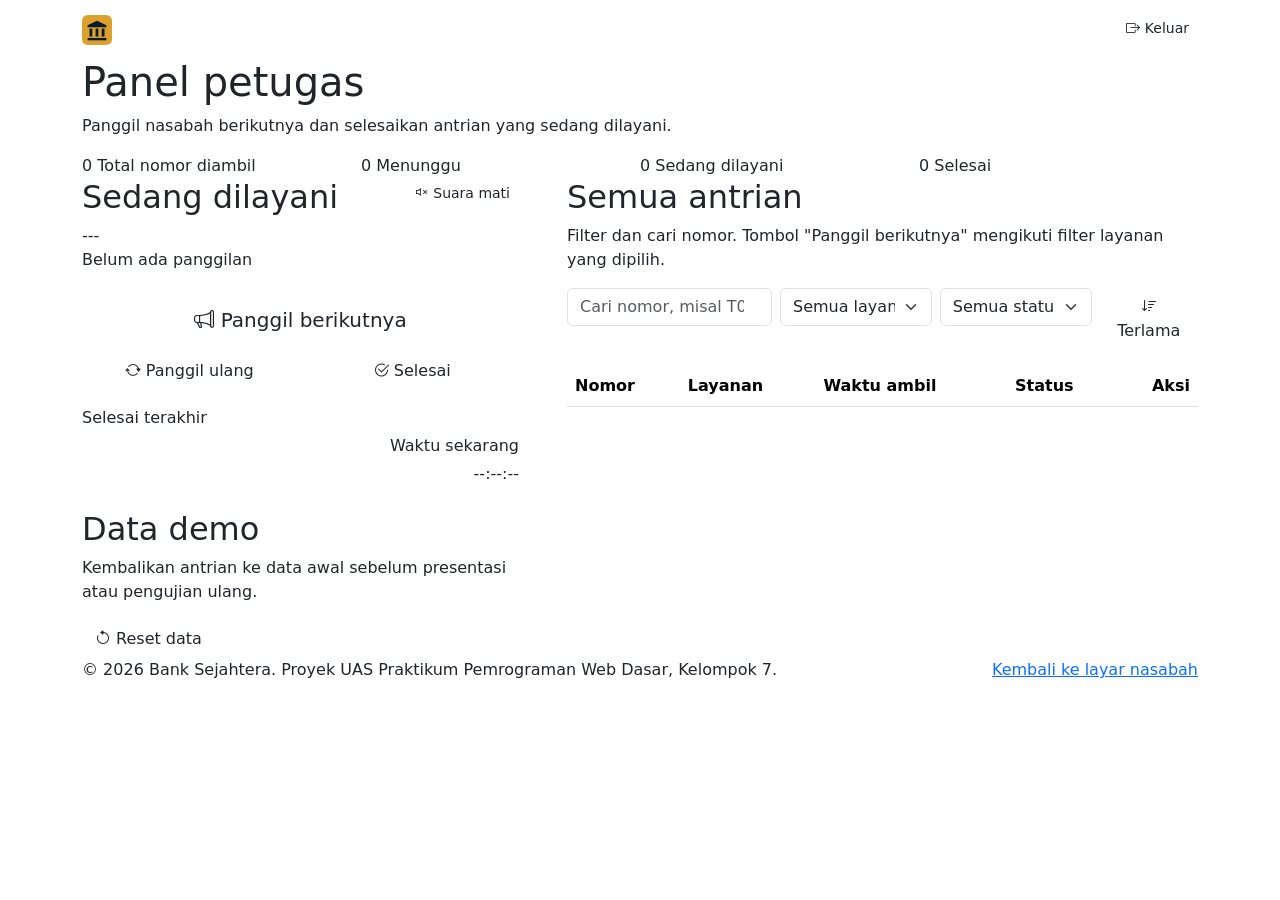
==== admin.html @ 6fd1bbd1 "feat: add admin queue management" ====
<!DOCTYPE html>
<html lang="id">
<head>
  <meta charset="UTF-8">
  <meta name="viewport" content="width=device-width, initial-scale=1">
  <title>Panel Petugas - Antrian Bank Sejahtera</title>
  <meta name="robots" content="noindex">
  <link rel="icon" href="assets/icons/favicon.svg" type="image/svg+xml">

  <link rel="preconnect" href="https://fonts.googleapis.com">
  <link rel="preconnect" href="https://fonts.gstatic.com" crossorigin>
  <link href="https://fonts.googleapis.com/css2?family=Barlow:wght@400;500;600&family=Barlow+Condensed:wght@500;600;700&display=swap" rel="stylesheet">
  <link href="https://cdn.jsdelivr.net/npm/bootstrap@5.3.3/dist/css/bootstrap.min.css" rel="stylesheet">
  <link href="https://cdn.jsdelivr.net/npm/bootstrap-icons@1.11.3/font/bootstrap-icons.min.css" rel="stylesheet">
  <link rel="stylesheet" href="css/style.css">
</head>

<!-- cek-auth: halaman disembunyikan sampai management.js memastikan petugas sudah login.
     Kalau belum login, pengunjung langsung dialihkan ke index.html. -->
<body data-page="admin" class="cek-auth">

  <a class="visually-hidden-focusable" href="#konten">Lewati ke konten utama</a>

  <header class="site-header">
    <nav class="navbar navbar-expand-md navbar-dark" aria-label="Navigasi petugas">
      <div class="container">
        <a class="navbar-brand" href="admin.html">
          <img src="assets/images/logo.svg" width="30" height="30" alt="">
          <span>Bank Sejahtera</span>
          <span class="badge badge-peran">Petugas</span>
        </a>
        <button class="navbar-toggler" type="button" data-bs-toggle="collapse"
                data-bs-target="#menuAdmin" aria-controls="menuAdmin"
                aria-expanded="false" aria-label="Buka menu">
          <span class="navbar-toggler-icon"></span>
        </button>
        <div class="collapse navbar-collapse" id="menuAdmin">
          <ul class="navbar-nav ms-auto align-items-md-center gap-md-2">
            <li class="nav-item"><a class="nav-link" href="index.html">Layar nasabah</a></li>
            <li class="nav-item mt-2 mt-md-0">
              <button type="button" class="btn btn-sm btn-admin js-logout">
                <i class="bi bi-box-arrow-right" aria-hidden="true"></i> Keluar
              </button>
            </li>
          </ul>
        </div>
      </div>
    </nav>
  </header>

  <main id="konten" class="container">

    <div class="judul-halaman">
      <h1>Panel petugas</h1>
      <p class="text-soft mb-0">Panggil nasabah berikutnya dan selesaikan antrian yang sedang dilayani.</p>
    </div>

    <!-- Tempat pesan umpan balik (Bootstrap alert) -->
    <div id="areaAlert" class="mb-3" aria-live="polite"></div>

    <!-- Ringkasan angka. Nilainya diisi display.js lewat class js-jml-* -->
    <section class="ringkasan" aria-label="Ringkasan antrian">
      <div class="row g-0">
        <div class="col-6 col-md-3 ringkasan-sel">
          <span class="ringkasan-angka js-jml-total">0</span>
          <span class="ringkasan-label">Total nomor diambil</span>
        </div>
        <div class="col-6 col-md-3 ringkasan-sel">
          <span class="ringkasan-angka js-jml-menunggu">0</span>
          <span class="ringkasan-label">Menunggu</span>
        </div>
        <div class="col-6 col-md-3 ringkasan-sel">
          <span class="ringkasan-angka js-jml-dipanggil">0</span>
          <span class="ringkasan-label">Sedang dilayani</span>
        </div>
        <div class="col-6 col-md-3 ringkasan-sel">
          <span class="ringkasan-angka js-jml-selesai">0</span>
          <span class="ringkasan-label">Selesai</span>
        </div>
      </div>
    </section>

    <div class="row g-4 g-lg-5">

      <!-- ---------- Kiri: kendali panggilan ---------- -->
      <div class="col-12 col-lg-5">
        <section id="displayPanel" class="panel-display panel-admin" aria-labelledby="judulDisplay">
          <div class="d-flex justify-content-between align-items-start gap-2">
            <h2 id="judulDisplay" class="display-judul">Sedang dilayani</h2>
            <button type="button" id="btnSuara" class="btn btn-sm btn-ghost" aria-pressed="false">
              <i class="bi bi-volume-mute" aria-hidden="true"></i> <span>Suara mati</span>
            </button>
          </div>

          <!-- Nomor yang sedang dipanggil akan diperbarui secara otomatis oleh JavaScript -->
          <div id="displayNomor" class="display-nomor" aria-live="polite">---</div>
          <p id="displayKeterangan" class="display-ket">Belum ada panggilan</p>

          <div class="d-grid gap-2 mt-4">
            <button type="button" id="btnPanggil" class="btn btn-brand btn-lg">
              <i class="bi bi-megaphone" aria-hidden="true"></i> <span>Panggil berikutnya</span>
            </button>
            <div class="row g-2">
              <div class="col-6">
                <button type="button" id="btnUlang" class="btn btn-ghost w-100">
                  <i class="bi bi-arrow-repeat" aria-hidden="true"></i> Panggil ulang
                </button>
              </div>
              <div class="col-6">
                <button type="button" id="btnSelesai" class="btn btn-gold w-100">
                  <i class="bi bi-check2-circle" aria-hidden="true"></i> Selesai
                </button>
              </div>
            </div>
          </div>
          <p id="infoPanggil" class="display-ket info-panggil"></p>

          <div class="display-bawah">
            <div>
              <p class="display-judul mb-1">Selesai terakhir</p>
              <!-- Riwayat panggilan ditampilkan berdasarkan data yang tersimpan -->
              <ul id="riwayatPanggilan" class="riwayat list-unstyled mb-0"></ul>
            </div>
            <div class="text-end">
              <p class="display-judul mb-1">Waktu sekarang</p>
              <div class="jam js-jam">--:--:--</div>
            </div>
          </div>
        </section>

        <!-- Aside: pengaturan demo -->
        <aside class="aside-info mt-4" aria-label="Pengaturan demo">
          <h2 class="judul-seksi">Data demo</h2>
          <p class="text-soft">Kembalikan antrian ke data awal sebelum presentasi atau pengujian ulang.</p>
          <button type="button" class="btn btn-outline-line" data-bs-toggle="modal" data-bs-target="#modalReset">
            <i class="bi bi-arrow-counterclockwise" aria-hidden="true"></i> Reset data
          </button>
        </aside>
      </div>

      <!-- ---------- Kanan: tabel pengelolaan antrian ---------- -->
      <div class="col-12 col-lg-7">
        <section aria-labelledby="judulKelola">
          <h2 id="judulKelola" class="judul-seksi">Semua antrian</h2>
          <p class="text-soft">Filter dan cari nomor. Tombol "Panggil berikutnya" mengikuti filter layanan yang dipilih.</p>

          <!-- Kendali: cari, filter layanan, filter status, urutkan -->
          <!-- Filter digunakan untuk menampilkan data sesuai pilihan petugas -->
          <div class="row g-2 mb-3">
            <div class="col-12 col-md-4">
              <label for="cariNomor" class="visually-hidden">Cari nomor antrian</label>
              <input type="search" id="cariNomor" class="form-control" placeholder="Cari nomor, misal T003" autocomplete="off">
            </div>
            <div class="col-6 col-md-3">
              <label for="filterLayanan" class="visually-hidden">Filter layanan</label>
              <select id="filterLayanan" class="form-select">
                <option value="semua">Semua layanan</option>
                <option value="Teller">Teller</option>
                <option value="Customer Service">Customer Service</option>
              </select>
            </div>
            <div class="col-6 col-md-3">
              <label for="filterStatus" class="visually-hidden">Filter status</label>
              <select id="filterStatus" class="form-select">
                <option value="semua">Semua status</option>
                <option value="menunggu">Menunggu</option>
                <option value="dipanggil">Dipanggil</option>
                <option value="selesai">Selesai</option>
              </select>
            </div>
            <div class="col-12 col-md-2">
              <!-- Tombol untuk mengubah urutan data dari terlama atau terbaru -->
              <button type="button" id="btnUrut" class="btn btn-outline-line w-100">
                <i class="bi bi-sort-down" aria-hidden="true"></i> <span>Terlama</span>
              </button>
            </div>
          </div>

          <div class="table-responsive">
            <table class="table tabel-antrian align-middle">
              <thead>
                <tr>
                  <th scope="col">Nomor</th>
                  <th scope="col">Layanan</th>
                  <th scope="col" class="d-none d-sm-table-cell">Waktu ambil</th>
                  <th scope="col">Status</th>
                  <th scope="col" class="text-end">Aksi</th>
                </tr>
              </thead>
              <!-- Isi tabel dibuat secara dinamis menggunakan JavaScript -->
              <tbody id="tbodyKelola"></tbody>
            </table>
          </div>
        </section>
      </div>
    </div>
  </main>

  <footer class="site-footer">
    <div class="container d-flex flex-column flex-md-row justify-content-between gap-2">
      <p class="mb-0">&copy; <span class="js-tahun">2026</span> Bank Sejahtera. Proyek UAS Praktikum Pemrograman Web Dasar, Kelompok 7.</p>
      <p class="mb-0"><a href="index.html">Kembali ke layar nasabah</a></p>
    </div>
  </footer>

  <!-- ===================== MODAL: KONFIRMASI RESET ===================== -->
  <div class="modal fade" id="modalReset" tabindex="-1" aria-labelledby="judulReset" aria-hidden="true">
    <div class="modal-dialog modal-dialog-centered">
      <div class="modal-content">
        <div class="modal-header">
          <h2 class="modal-title fs-5" id="judulReset">Reset data antrian?</h2>
          <button type="button" class="btn-close" data-bs-dismiss="modal" aria-label="Tutup"></button>
        </div>
        <div class="modal-body">
          <p class="mb-0">Semua nomor yang sudah diambil akan dihapus, lalu diganti dengan data contoh. Tindakan ini tidak bisa dibatalkan.</p>
        </div>
        <div class="modal-footer">
          <button type="button" class="btn btn-outline-line" data-bs-dismiss="modal">Batal</button>
          <!-- Reset dijalankan setelah petugas menekan tombol konfirmasi -->
          <button type="button" class="btn btn-brand" id="btnKonfirmReset">Ya, reset data</button>
        </div>
      </div>
    </div>
  </div>

  <!-- JavaScript dihubungkan sesuai urutan fungsi masing-masing file -->
  <script src="https://code.jquery.com/jquery-3.7.1.min.js"></script>
  <script src="https://cdn.jsdelivr.net/npm/bootstrap@5.3.3/dist/js/bootstrap.bundle.min.js"></script>
  <script src="js/app.js"></script>
  <script src="js/display.js"></script>
  <script src="js/management.js"></script>
</body>
</html>
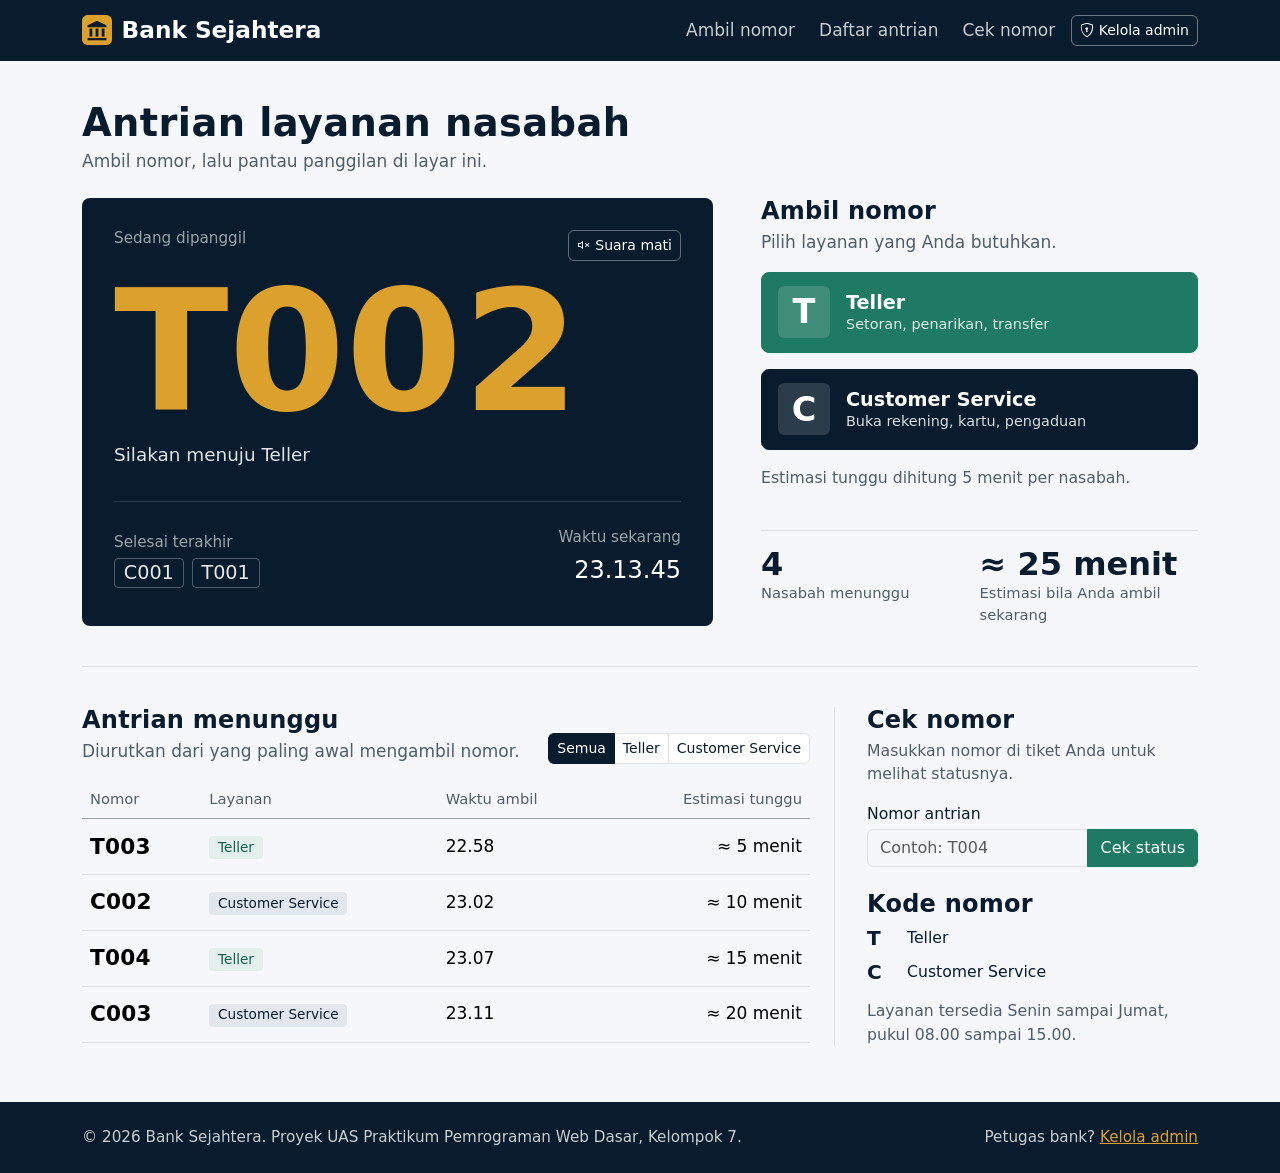
==== commit eda6a9c7: "feat: update admin HTML" ====
--- a/admin.html
+++ b/admin.html
@@ -15,8 +15,6 @@
   <link rel="stylesheet" href="css/style.css">
 </head>
 
-<!-- cek-auth: halaman disembunyikan sampai management.js memastikan petugas sudah login.
-     Kalau belum login, pengunjung langsung dialihkan ke index.html. -->
 <body data-page="admin" class="cek-auth">
 
   <a class="visually-hidden-focusable" href="#konten">Lewati ke konten utama</a>
@@ -55,10 +53,8 @@
       <p class="text-soft mb-0">Panggil nasabah berikutnya dan selesaikan antrian yang sedang dilayani.</p>
     </div>
 
-    <!-- Tempat pesan umpan balik (Bootstrap alert) -->
     <div id="areaAlert" class="mb-3" aria-live="polite"></div>
 
-    <!-- Ringkasan angka. Nilainya diisi display.js lewat class js-jml-* -->
     <section class="ringkasan" aria-label="Ringkasan antrian">
       <div class="row g-0">
         <div class="col-6 col-md-3 ringkasan-sel">
@@ -82,7 +78,6 @@
 
     <div class="row g-4 g-lg-5">
 
-      <!-- ---------- Kiri: kendali panggilan ---------- -->
       <div class="col-12 col-lg-5">
         <section id="displayPanel" class="panel-display panel-admin" aria-labelledby="judulDisplay">
           <div class="d-flex justify-content-between align-items-start gap-2">
@@ -92,7 +87,6 @@
             </button>
           </div>
 
-          <!-- Nomor yang sedang dipanggil akan diperbarui secara otomatis oleh JavaScript -->
           <div id="displayNomor" class="display-nomor" aria-live="polite">---</div>
           <p id="displayKeterangan" class="display-ket">Belum ada panggilan</p>
 
@@ -118,7 +112,6 @@
           <div class="display-bawah">
             <div>
               <p class="display-judul mb-1">Selesai terakhir</p>
-              <!-- Riwayat panggilan ditampilkan berdasarkan data yang tersimpan -->
               <ul id="riwayatPanggilan" class="riwayat list-unstyled mb-0"></ul>
             </div>
             <div class="text-end">
@@ -128,7 +121,6 @@
           </div>
         </section>
 
-        <!-- Aside: pengaturan demo -->
         <aside class="aside-info mt-4" aria-label="Pengaturan demo">
           <h2 class="judul-seksi">Data demo</h2>
           <p class="text-soft">Kembalikan antrian ke data awal sebelum presentasi atau pengujian ulang.</p>
@@ -144,8 +136,6 @@
           <h2 id="judulKelola" class="judul-seksi">Semua antrian</h2>
           <p class="text-soft">Filter dan cari nomor. Tombol "Panggil berikutnya" mengikuti filter layanan yang dipilih.</p>
 
-          <!-- Kendali: cari, filter layanan, filter status, urutkan -->
-          <!-- Filter digunakan untuk menampilkan data sesuai pilihan petugas -->
           <div class="row g-2 mb-3">
             <div class="col-12 col-md-4">
               <label for="cariNomor" class="visually-hidden">Cari nomor antrian</label>
@@ -169,7 +159,6 @@
               </select>
             </div>
             <div class="col-12 col-md-2">
-              <!-- Tombol untuk mengubah urutan data dari terlama atau terbaru -->
               <button type="button" id="btnUrut" class="btn btn-outline-line w-100">
                 <i class="bi bi-sort-down" aria-hidden="true"></i> <span>Terlama</span>
               </button>
@@ -187,7 +176,6 @@
                   <th scope="col" class="text-end">Aksi</th>
                 </tr>
               </thead>
-              <!-- Isi tabel dibuat secara dinamis menggunakan JavaScript -->
               <tbody id="tbodyKelola"></tbody>
             </table>
           </div>
@@ -216,14 +204,12 @@
         </div>
         <div class="modal-footer">
           <button type="button" class="btn btn-outline-line" data-bs-dismiss="modal">Batal</button>
-          <!-- Reset dijalankan setelah petugas menekan tombol konfirmasi -->
           <button type="button" class="btn btn-brand" id="btnKonfirmReset">Ya, reset data</button>
         </div>
       </div>
     </div>
   </div>
 
-  <!-- JavaScript dihubungkan sesuai urutan fungsi masing-masing file -->
   <script src="https://code.jquery.com/jquery-3.7.1.min.js"></script>
   <script src="https://cdn.jsdelivr.net/npm/bootstrap@5.3.3/dist/js/bootstrap.bundle.min.js"></script>
   <script src="js/app.js"></script>
--- a/css/style.css
+++ b/css/style.css
@@ -0,0 +1,200 @@
+:root {
+  --navy: #081C2D;
+  --green: #1F7A63;   
+  --bg: #F5F7FA;    
+  --muted: #9AA3A8;  
+  --gold: #DBA12C;  
+
+  --navy-2: #12304A; --green-dark: #17604D; --green-soft: #E2EFEA; --gold-soft: #F7EDD3;
+  --ink: var(--navy); --ink-soft: #4F5E6A; --line: #DDE2E7;
+
+  --font-teks: 'Barlow', system-ui, sans-serif;
+  --font-angka: 'Barlow Condensed', 'Barlow', system-ui, sans-serif;
+
+  /* Variabel Bootstrap ditimpa agar komponen Bootstrap ikut palet kita */
+  --bs-body-bg: var(--bg); --bs-body-color: var(--ink); --bs-heading-color: var(--ink);
+  --bs-body-font-family: var(--font-teks); --bs-body-font-size: 1.0625rem; --bs-border-color: var(--line);
+}
+
+/* Dasar */
+body { -webkit-font-smoothing: antialiased; }
+body.cek-auth { visibility: hidden; }   
+h1, h2, h3 { font-family: var(--font-angka); font-weight: 600; line-height: 1.15; letter-spacing: .01em; }
+a { color: var(--green-dark); }
+a:hover { color: var(--navy); }
+a:focus-visible, button:focus-visible { outline: 3px solid var(--gold); outline-offset: 2px; }
+.text-soft { color: var(--ink-soft); }
+
+/* Navbar */
+.site-header { background: var(--navy); }
+.navbar-brand { display: flex; align-items: center; gap: .6rem; font-family: var(--font-angka); font-size: 1.45rem; font-weight: 600; }
+.navbar .nav-link { color: rgba(255, 255, 255, .78); }
+.navbar .nav-link:hover, .navbar .nav-link:focus { color: #fff; }
+.badge-peran { background: var(--gold); color: var(--navy); font-family: var(--font-teks); font-size: .75rem; font-weight: 600; }
+
+/* Struktur halaman */
+main { padding-block: 1.75rem 0; }
+.judul-halaman { margin-bottom: 1.5rem; }
+.judul-halaman h1 { font-size: 2rem; margin-bottom: .25rem; }
+.judul-seksi { font-size: 1.5rem; margin-bottom: .25rem; }
+.pemisah { margin-block: 2.5rem; border: 0; border-top: 1px solid var(--line); opacity: 1; }
+.aside-info { font-size: .98rem; }
+.info-daftar { display: grid; grid-template-columns: 2rem 1fr; gap: .25rem .5rem; margin-bottom: .75rem; }
+.info-daftar dt { font-family: var(--font-angka); font-size: 1.25rem; font-weight: 600; }
+.info-daftar dd { margin: 0; align-self: center; }
+
+/* Tombol */
+.btn { border-radius: 6px; font-weight: 500; }
+.btn-brand {   /* hijau: aksi utama */
+  --bs-btn-color: #fff; --bs-btn-bg: var(--green); --bs-btn-border-color: var(--green);
+  --bs-btn-hover-color: #fff; --bs-btn-hover-bg: var(--green-dark); --bs-btn-hover-border-color: var(--green-dark);
+  --bs-btn-active-color: #fff; --bs-btn-active-bg: var(--green-dark); --bs-btn-active-border-color: var(--green-dark);
+  --bs-btn-disabled-color: #fff; --bs-btn-disabled-bg: var(--green); --bs-btn-disabled-border-color: var(--green);
+}
+.btn-navy {    /* navy: Customer Service */
+  --bs-btn-color: #fff; --bs-btn-bg: var(--navy); --bs-btn-border-color: var(--navy);
+  --bs-btn-hover-color: #fff; --bs-btn-hover-bg: var(--navy-2); --bs-btn-hover-border-color: var(--navy-2);
+  --bs-btn-active-color: #fff; --bs-btn-active-bg: var(--navy-2); --bs-btn-active-border-color: var(--navy-2);
+}
+.btn-gold {    /* tombol Selesai di panel gelap */
+  --bs-btn-color: var(--navy); --bs-btn-bg: var(--gold); --bs-btn-border-color: var(--gold);
+  --bs-btn-hover-color: var(--navy); --bs-btn-hover-bg: #E8B544; --bs-btn-hover-border-color: #E8B544;
+  --bs-btn-active-color: var(--navy); --bs-btn-active-bg: #E8B544; --bs-btn-active-border-color: #E8B544;
+  --bs-btn-disabled-color: var(--navy); --bs-btn-disabled-bg: var(--gold); --bs-btn-disabled-border-color: var(--gold);
+}
+.btn-outline-line {   /* garis tipis di latar terang: filter, batal, urutkan */
+  --bs-btn-color: var(--ink); --bs-btn-bg: #fff; --bs-btn-border-color: var(--line);
+  --bs-btn-hover-color: var(--ink); --bs-btn-hover-bg: var(--bg); --bs-btn-hover-border-color: var(--muted);
+  --bs-btn-active-color: #fff; --bs-btn-active-bg: var(--navy); --bs-btn-active-border-color: var(--navy);
+}
+.btn-ghost {   /* garis tipis di latar gelap: suara, panggil ulang */
+  --bs-btn-color: #fff; --bs-btn-bg: transparent; --bs-btn-border-color: rgba(255, 255, 255, .35);
+  --bs-btn-hover-color: #fff; --bs-btn-hover-bg: rgba(255, 255, 255, .1); --bs-btn-hover-border-color: rgba(255, 255, 255, .6);
+  --bs-btn-active-color: #fff; --bs-btn-active-bg: rgba(255, 255, 255, .16);
+  --bs-btn-disabled-color: rgba(255, 255, 255, .6); --bs-btn-disabled-border-color: rgba(255, 255, 255, .2);
+}
+.btn-ghost.aktif { background: var(--green); border-color: var(--green); }
+.btn-admin {  
+  --bs-btn-color: #fff; --bs-btn-bg: transparent; --bs-btn-border-color: rgba(255, 255, 255, .4);
+  --bs-btn-hover-color: var(--navy); --bs-btn-hover-bg: var(--gold); --bs-btn-hover-border-color: var(--gold);
+}
+
+/* Layar panggilan: satu-satunya blok gelap, nomor dibuat sangat besar */
+.panel-display { background: var(--navy); color: #fff; border-radius: 8px; padding: 1.5rem; height: 100%; display: flex; flex-direction: column; }
+.panel-admin { height: auto; }
+.display-judul { font-family: var(--font-teks); font-size: .95rem; font-weight: 500; letter-spacing: 0; color: var(--muted); margin: 0; }
+.display-nomor {
+  font-family: var(--font-angka); font-variant-numeric: tabular-nums; font-weight: 600;
+  font-size: clamp(5.5rem, 24vw, 10.5rem); line-height: .95;
+  color: var(--muted);             
+  margin: .75rem 0 .5rem;
+}
+.panel-admin .display-nomor { font-size: clamp(4.5rem, 18vw, 7rem); }
+.display-nomor.aktif { color: var(--gold); }   /* ada panggilan: emas */
+.display-nomor.berganti { animation: nomor-masuk .5s ease-out; }   /* animasi saat nomor berganti */
+@keyframes nomor-masuk { from { opacity: 0; transform: translateY(10px); } to { opacity: 1; transform: none; } }
+.display-ket { color: rgba(255, 255, 255, .88); font-size: 1.15rem; margin: 0; }
+.info-panggil { font-size: .95rem; margin-top: 1rem; color: var(--muted); }
+.display-bawah {
+  margin-top: 2rem; padding-top: 1.5rem; border-top: 1px solid rgba(255, 255, 255, .14);
+  display: flex; justify-content: space-between; align-items: flex-end; gap: 1rem;
+}
+.riwayat { display: flex; gap: .5rem; padding: 0; }
+.riwayat li {
+  font-family: var(--font-angka); font-variant-numeric: tabular-nums; font-size: 1.2rem; font-weight: 500;
+  border: 1px solid rgba(255, 255, 255, .28); border-radius: 4px; padding: 0 .55rem;
+  color: rgba(255, 255, 255, .9); white-space: nowrap;
+}
+.riwayat li.kosong { border-style: dashed; color: var(--muted); }
+.jam { font-family: var(--font-angka); font-variant-numeric: tabular-nums; font-size: 1.5rem; font-weight: 500; }
+
+/* Ambil nomor dan ringkasan angka */
+.btn-tiket { display: flex; align-items: center; gap: 1rem; text-align: left; padding: .85rem 1rem; border-radius: 8px; }
+.tiket-huruf {
+  display: grid; place-items: center; flex: none; width: 3.25rem; height: 3.25rem; border-radius: 6px;
+  background: rgba(255, 255, 255, .14); font-family: var(--font-angka); font-size: 2.1rem; font-weight: 600; line-height: 1;
+}
+.tiket-teks { display: flex; flex-direction: column; line-height: 1.25; }
+.tiket-teks strong { font-size: 1.2rem; font-weight: 600; }
+.tiket-teks small { font-size: .9rem; opacity: .85; }
+.info-layanan { min-height: 3rem; margin-bottom: 1rem; color: var(--ink-soft); font-size: .98rem; }   /* tinggi tetap agar layout tidak melompat */
+
+.ringkas { border-top: 1px solid var(--line); padding-top: 1rem; }
+.ringkas-angka, .ringkasan-angka { display: block; font-family: var(--font-angka); font-variant-numeric: tabular-nums; font-weight: 600; line-height: 1.1; }
+.ringkas-angka { font-size: 2rem; }
+.ringkasan-angka { font-size: 2.25rem; }
+.ringkas-label, .ringkasan-label { display: block; color: var(--ink-soft); font-size: .92rem; }
+.ringkas-label { padding-right: .75rem; }
+
+/* Ringkasan halaman petugas: satu jalur bersekat, bukan kartu terpisah */
+.ringkasan { border-block: 1px solid var(--line); margin-bottom: 2rem; }
+.ringkasan-sel { padding: .9rem 0; border-bottom: 1px solid var(--line); }
+.ringkasan-sel:nth-last-child(-n+2) { border-bottom: 0; }
+
+/* Tabel dan badge */
+.tabel-antrian { --bs-table-bg: transparent; margin: 0; }
+.tabel-antrian thead th { color: var(--ink-soft); font-size: .92rem; font-weight: 500; white-space: nowrap; border-bottom: 1px solid var(--muted); padding: .5rem; }
+.tabel-antrian td { padding: .7rem .5rem; border-color: var(--line); }
+.tabel-antrian tbody tr:hover > * { --bs-table-bg-state: #fff; }
+.tabel-antrian tbody tr.baris-saya > * { --bs-table-bg-state: var(--gold-soft); }   /* nomor milik nasabah ini */
+.penanda-saya { margin-left: .4rem; font-size: .8rem; font-weight: 600; }
+.nomor { font-family: var(--font-angka); font-variant-numeric: tabular-nums; font-size: 1.35rem; font-weight: 600; letter-spacing: .01em; white-space: nowrap; }
+
+.badge { font-weight: 500; font-size: .85rem; padding: .35em .65em; border-radius: 4px; }
+.badge-teller { background: var(--green-soft); color: var(--green-dark); }
+.badge-cs { background: #E1E7EC; color: var(--navy); }
+.badge-menunggu { background: #fff; color: var(--ink-soft); border: 1px solid var(--line); }
+.badge-dipanggil { background: var(--gold); color: var(--navy); }
+.badge-selesai { background: var(--green-soft); color: var(--green-dark); }
+
+/* Form, alert, modal */
+.form-control, .form-select { border-radius: 6px; border-color: var(--line); }
+.form-control:focus, .form-select:focus { border-color: var(--green); box-shadow: 0 0 0 .2rem rgba(31, 122, 99, .2); }
+.form-label { font-weight: 500; margin-bottom: .25rem; }
+.form-text { color: var(--ink-soft); }
+.alert { border-radius: 6px; }
+.modal-content { border: 0; border-radius: 10px; }
+.modal-header, .modal-footer { border-color: var(--line); }
+
+/* Tiket dan cetak */
+.tiket { border: 2px dashed var(--muted); border-radius: 8px; padding: 1.25rem 1rem; text-align: center; background: #fff; }
+.tiket-bank { margin: 0; color: var(--ink-soft); font-size: .95rem; }
+.tiket-nomor { font-family: var(--font-angka); font-variant-numeric: tabular-nums; font-size: 5rem; font-weight: 600; line-height: 1; margin: .25rem 0; }
+.tiket-layanan { font-weight: 600; font-size: 1.15rem; margin-bottom: 1rem; }
+.tiket-meta { display: grid; grid-template-columns: auto 1fr; gap: .25rem .75rem; text-align: left; font-size: .95rem; margin-bottom: 1rem; }
+.tiket-meta dt { font-weight: 400; color: var(--ink-soft); }
+.tiket-meta dd { margin: 0; text-align: right; font-weight: 500; }
+.tiket-catatan { margin: 0; font-size: .85rem; color: var(--ink-soft); }
+
+/* Saat dicetak hanya tiket yang keluar: semua anak <body> disembunyikan kecuali modal tiket */
+@media print {
+  body > *:not(#modalTiket) { display: none !important; }
+  #modalTiket { position: static; display: block !important; }
+  #modalTiket .modal-dialog { margin: 0 auto; max-width: 80mm; transform: none; }
+  #modalTiket .no-print { display: none !important; }
+  .tiket { border-color: #000; }
+}
+
+.site-footer { background: var(--navy); color: rgba(255, 255, 255, .78); margin-top: 3.5rem; padding-block: 1.5rem; font-size: .95rem; }
+.site-footer a { color: var(--gold); }
+.site-footer a:hover { color: #fff; }
+
+/* gaya dasar untuk HP (375px) */
+@media (max-width: 575.98px) {   
+  .tabel-antrian td, .tabel-antrian thead th { padding-inline: .3rem; }
+  .tabel-antrian .badge { font-size: .78rem; }
+  .tabel-antrian .nomor { font-size: 1.2rem; }
+}
+@media (min-width: 768px) {
+  main { padding-block: 2.5rem 0; }
+  .panel-display { padding: 2rem; }
+  .ringkasan-sel { padding: 1rem 1.5rem; border-bottom: 0 !important; }
+  .ringkasan-sel:first-child { padding-left: 0; }
+  .ringkasan-sel + .ringkasan-sel { border-left: 1px solid var(--line); }
+}
+@media (min-width: 992px) {
+  .judul-halaman h1 { font-size: 2.4rem; }
+  .aside-info { border-left: 1px solid var(--line); padding-left: 2rem; }
+  .col-lg-5 > .aside-info { border-left: 0; padding-left: 0; }  
+}
+@media (prefers-reduced-motion: reduce) { .display-nomor.berganti { animation: none; } }
